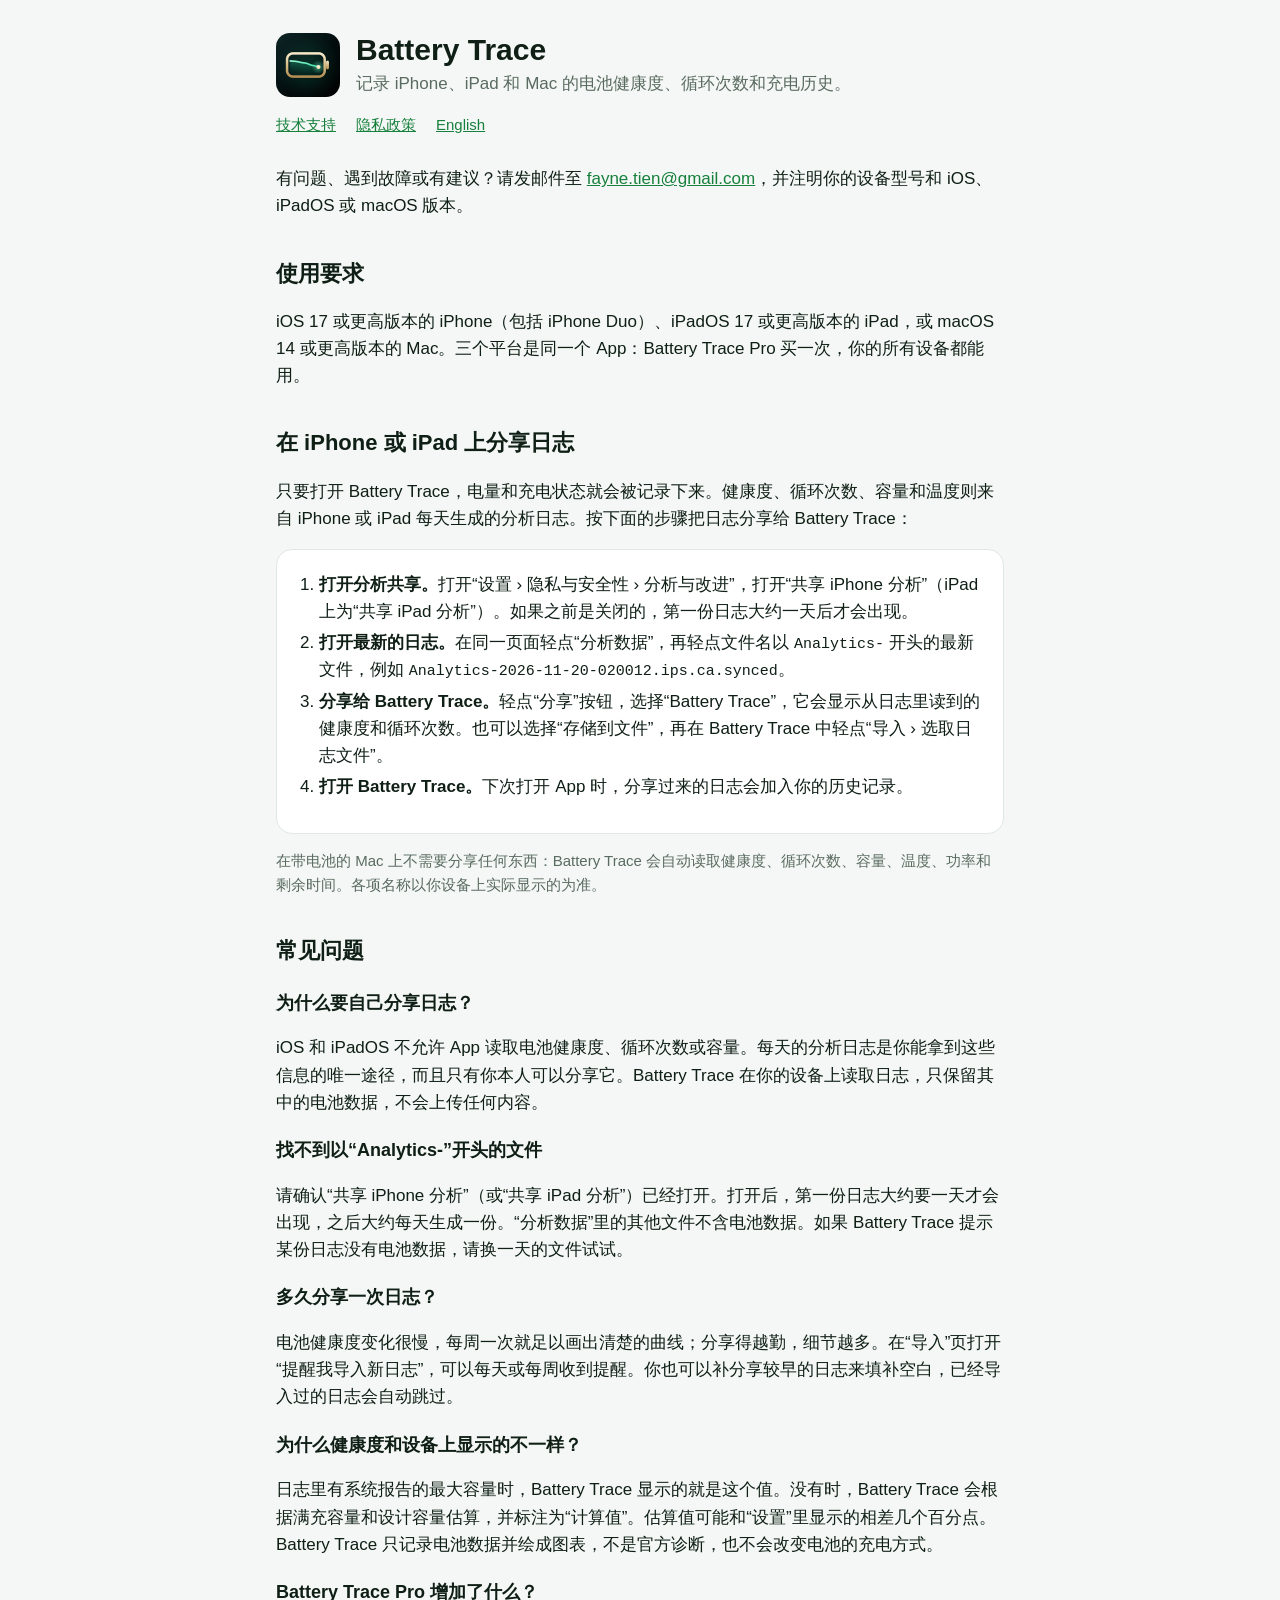
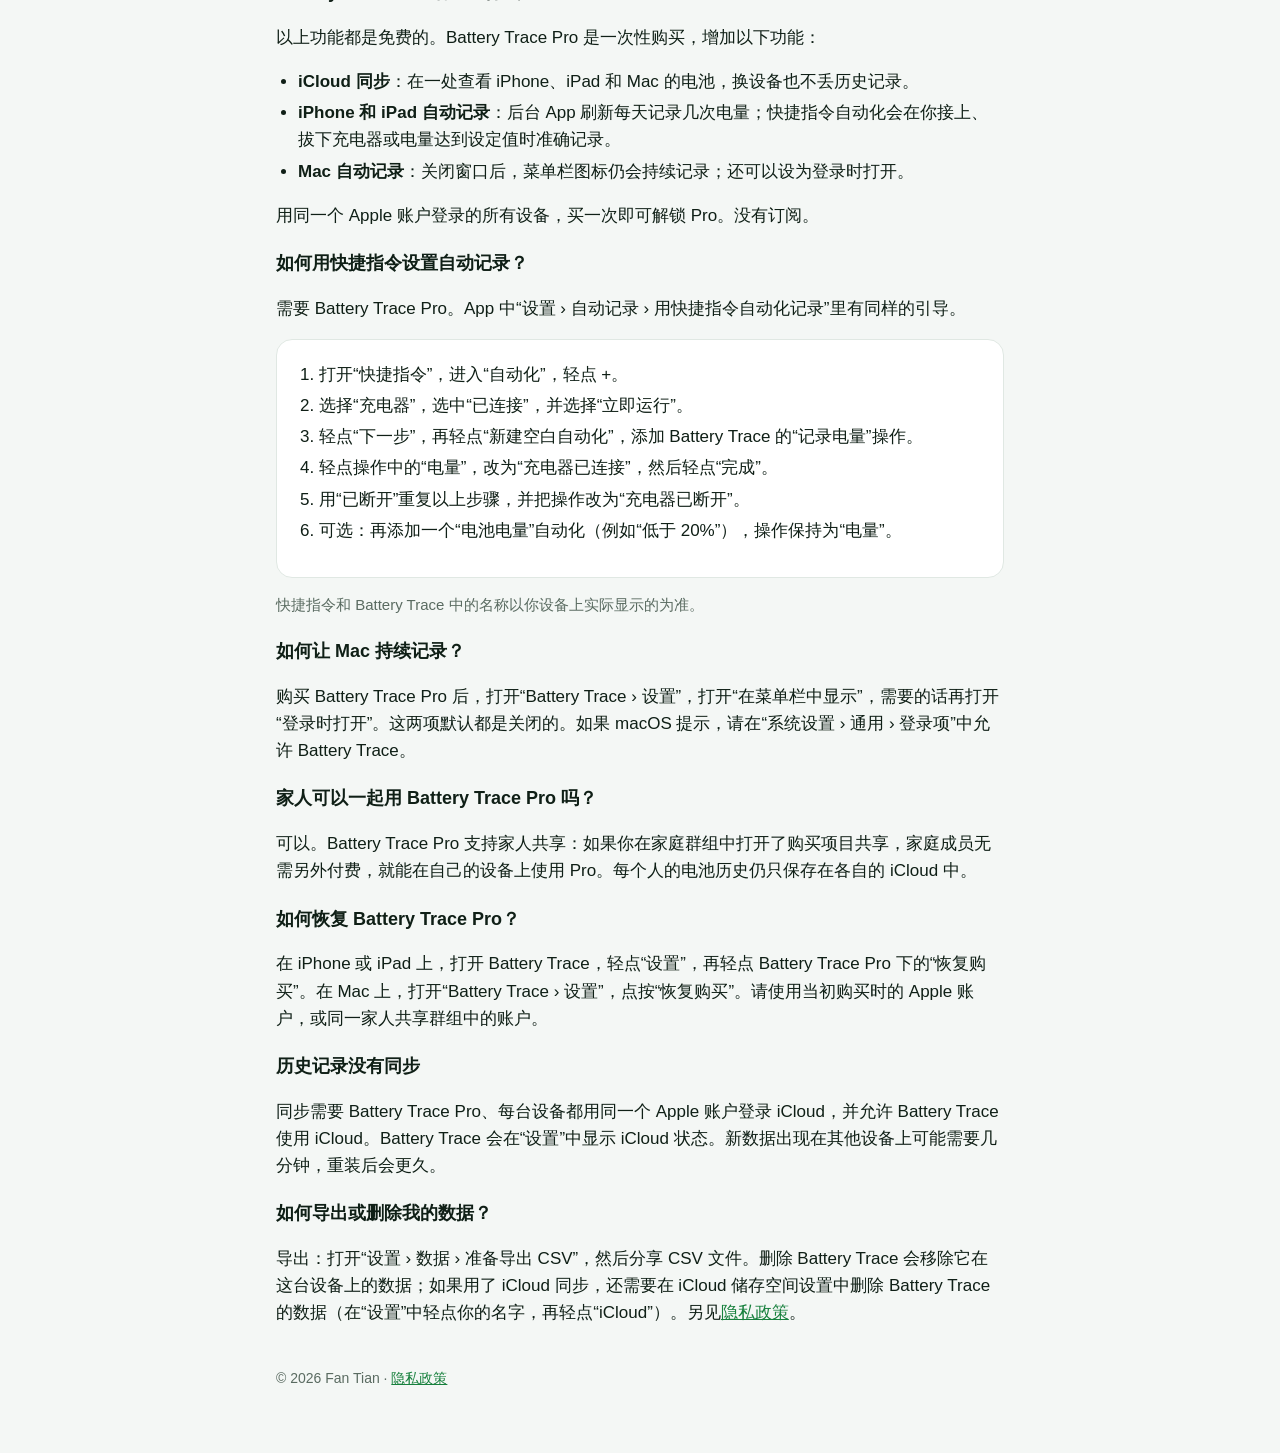
==== zh-Hans/index.html @ ed0445cd "Update the support and privacy pages" ====
<!doctype html>
<html lang="zh-Hans">
<head>
  <meta charset="utf-8">
  <meta name="viewport" content="width=device-width, initial-scale=1">
  <title>Battery Trace 技术支持</title>
  <meta name="description" content="Battery Trace 帮助：iPhone、iPad 和 Mac 的电池健康度与充电记录 App。">
  <link rel="stylesheet" href="../style.css">
  <link rel="icon" href="../icon.png" type="image/png">
  <link rel="alternate" hreflang="en" href="../index.html">
</head>
<body>
<main>
  <header>
    <img src="../icon.png" alt="">
    <div>
      <h1>Battery Trace</h1>
      <p>记录 iPhone、iPad 和 Mac 的电池健康度、循环次数和充电历史。</p>
    </div>
  </header>
  <nav>
    <a href="index.html">技术支持</a>
    <a href="privacy.html">隐私政策</a>
    <a href="../index.html">English</a>
  </nav>

  <p>有问题、遇到故障或有建议？请发邮件至 <a href="mailto:fayne.tien@gmail.com">fayne.tien@gmail.com</a>，并注明你的设备型号和 iOS、iPadOS 或 macOS 版本。</p>

  <h2>使用要求</h2>
  <p>iOS 17 或更高版本的 iPhone（包括 iPhone Duo）、iPadOS 17 或更高版本的 iPad，或 macOS 14 或更高版本的 Mac。三个平台是同一个 App：Battery Trace Pro 买一次，你的所有设备都能用。</p>

  <h2>在 iPhone 或 iPad 上分享日志</h2>
  <p>只要打开 Battery Trace，电量和充电状态就会被记录下来。健康度、循环次数、容量和温度则来自 iPhone 或 iPad 每天生成的分析日志。按下面的步骤把日志分享给 Battery Trace：</p>
  <section>
    <ol>
      <li><strong>打开分析共享。</strong>打开“设置 › 隐私与安全性 › 分析与改进”，打开“共享 iPhone 分析”（iPad 上为“共享 iPad 分析”）。如果之前是关闭的，第一份日志大约一天后才会出现。</li>
      <li><strong>打开最新的日志。</strong>在同一页面轻点“分析数据”，再轻点文件名以 <code>Analytics-</code> 开头的最新文件，例如 <code>Analytics-2026-11-20-020012.ips.ca.synced</code>。</li>
      <li><strong>分享给 Battery Trace。</strong>轻点“分享”按钮，选择“Battery Trace”，它会显示从日志里读到的健康度和循环次数。也可以选择“存储到文件”，再在 Battery Trace 中轻点“导入 › 选取日志文件”。</li>
      <li><strong>打开 Battery Trace。</strong>下次打开 App 时，分享过来的日志会加入你的历史记录。</li>
    </ol>
  </section>
  <p class="muted">在带电池的 Mac 上不需要分享任何东西：Battery Trace 会自动读取健康度、循环次数、容量、温度、功率和剩余时间。各项名称以你设备上实际显示的为准。</p>

  <h2>常见问题</h2>

  <h3>为什么要自己分享日志？</h3>
  <p>iOS 和 iPadOS 不允许 App 读取电池健康度、循环次数或容量。每天的分析日志是你能拿到这些信息的唯一途径，而且只有你本人可以分享它。Battery Trace 在你的设备上读取日志，只保留其中的电池数据，不会上传任何内容。</p>

  <h3>找不到以“Analytics-”开头的文件</h3>
  <p>请确认“共享 iPhone 分析”（或“共享 iPad 分析”）已经打开。打开后，第一份日志大约要一天才会出现，之后大约每天生成一份。“分析数据”里的其他文件不含电池数据。如果 Battery Trace 提示某份日志没有电池数据，请换一天的文件试试。</p>

  <h3>多久分享一次日志？</h3>
  <p>电池健康度变化很慢，每周一次就足以画出清楚的曲线；分享得越勤，细节越多。在“导入”页打开“提醒我导入新日志”，可以每天或每周收到提醒。你也可以补分享较早的日志来填补空白，已经导入过的日志会自动跳过。</p>

  <h3>为什么健康度和设备上显示的不一样？</h3>
  <p>日志里有系统报告的最大容量时，Battery Trace 显示的就是这个值。没有时，Battery Trace 会根据满充容量和设计容量估算，并标注为“计算值”。估算值可能和“设置”里显示的相差几个百分点。Battery Trace 只记录电池数据并绘成图表，不是官方诊断，也不会改变电池的充电方式。</p>

  <h3>Battery Trace Pro 增加了什么？</h3>
  <p>以上功能都是免费的。Battery Trace Pro 是一次性购买，增加以下功能：</p>
  <ul>
    <li><strong>iCloud 同步</strong>：在一处查看 iPhone、iPad 和 Mac 的电池，换设备也不丢历史记录。</li>
    <li><strong>iPhone 和 iPad 自动记录</strong>：后台 App 刷新每天记录几次电量；快捷指令自动化会在你接上、拔下充电器或电量达到设定值时准确记录。</li>
    <li><strong>Mac 自动记录</strong>：关闭窗口后，菜单栏图标仍会持续记录；还可以设为登录时打开。</li>
  </ul>
  <p>用同一个 Apple 账户登录的所有设备，买一次即可解锁 Pro。没有订阅。</p>

  <h3>如何用快捷指令设置自动记录？</h3>
  <p>需要 Battery Trace Pro。App 中“设置 › 自动记录 › 用快捷指令自动化记录”里有同样的引导。</p>
  <section>
    <ol>
      <li>打开“快捷指令”，进入“自动化”，轻点 +。</li>
      <li>选择“充电器”，选中“已连接”，并选择“立即运行”。</li>
      <li>轻点“下一步”，再轻点“新建空白自动化”，添加 Battery Trace 的“记录电量”操作。</li>
      <li>轻点操作中的“电量”，改为“充电器已连接”，然后轻点“完成”。</li>
      <li>用“已断开”重复以上步骤，并把操作改为“充电器已断开”。</li>
      <li>可选：再添加一个“电池电量”自动化（例如“低于 20%”），操作保持为“电量”。</li>
    </ol>
  </section>
  <p class="muted">快捷指令和 Battery Trace 中的名称以你设备上实际显示的为准。</p>

  <h3>如何让 Mac 持续记录？</h3>
  <p>购买 Battery Trace Pro 后，打开“Battery Trace › 设置”，打开“在菜单栏中显示”，需要的话再打开“登录时打开”。这两项默认都是关闭的。如果 macOS 提示，请在“系统设置 › 通用 › 登录项”中允许 Battery Trace。</p>

  <h3>家人可以一起用 Battery Trace Pro 吗？</h3>
  <p>可以。Battery Trace Pro 支持家人共享：如果你在家庭群组中打开了购买项目共享，家庭成员无需另外付费，就能在自己的设备上使用 Pro。每个人的电池历史仍只保存在各自的 iCloud 中。</p>

  <h3>如何恢复 Battery Trace Pro？</h3>
  <p>在 iPhone 或 iPad 上，打开 Battery Trace，轻点“设置”，再轻点 Battery Trace Pro 下的“恢复购买”。在 Mac 上，打开“Battery Trace › 设置”，点按“恢复购买”。请使用当初购买时的 Apple 账户，或同一家人共享群组中的账户。</p>

  <h3>历史记录没有同步</h3>
  <p>同步需要 Battery Trace Pro、每台设备都用同一个 Apple 账户登录 iCloud，并允许 Battery Trace 使用 iCloud。Battery Trace 会在“设置”中显示 iCloud 状态。新数据出现在其他设备上可能需要几分钟，重装后会更久。</p>

  <h3>如何导出或删除我的数据？</h3>
  <p>导出：打开“设置 › 数据 › 准备导出 CSV”，然后分享 CSV 文件。删除 Battery Trace 会移除它在这台设备上的数据；如果用了 iCloud 同步，还需要在 iCloud 储存空间设置中删除 Battery Trace 的数据（在“设置”中轻点你的名字，再轻点“iCloud”）。另见<a href="privacy.html">隐私政策</a>。</p>

  <footer>© 2026 Fan Tian · <a href="privacy.html">隐私政策</a></footer>
</main>
</body>
</html>
---- style.css ----
:root {
  --bg: #f4f7f5;
  --card: #ffffff;
  --text: #0f1f16;
  --muted: #5a6b61;
  --accent: #17803d;
  --amber: #f0a020;
  --line: #e0e8e3;
}

@media (prefers-color-scheme: dark) {
  :root {
    --bg: #0a140e;
    --card: #122119;
    --text: #e8f2ec;
    --muted: #9db3a6;
    --accent: #5ad98a;
    --line: #203629;
  }
}

* { box-sizing: border-box; }

body {
  margin: 0;
  background: var(--bg);
  color: var(--text);
  font: 17px/1.6 -apple-system, BlinkMacSystemFont, "SF Pro Text", "PingFang SC", "Hiragino Sans", "Noto Sans", sans-serif;
  -webkit-text-size-adjust: 100%;
}

main {
  max-width: 760px;
  margin: 0 auto;
  padding: 32px 16px 64px;
}

header {
  display: flex;
  align-items: center;
  gap: 16px;
  margin-bottom: 8px;
}

header img {
  width: 64px;
  height: 64px;
  border-radius: 14px;
  flex: none;
}

header h1 {
  margin: 0;
  font-size: 30px;
  line-height: 1.2;
}

header p {
  margin: 2px 0 0;
  color: var(--muted);
}

nav {
  display: flex;
  flex-wrap: wrap;
  gap: 8px 20px;
  margin: 16px 0 28px;
  font-size: 15px;
}

a { color: var(--accent); }

h2 {
  margin: 36px 0 8px;
  font-size: 22px;
}

h3 {
  margin: 20px 0 4px;
  font-size: 18px;
}

section, .card {
  background: var(--card);
  border: 1px solid var(--line);
  border-radius: 16px;
  padding: 4px 20px 16px;
  margin-top: 16px;
}

ol, ul { padding-left: 22px; }
li { margin: 4px 0; }

code {
  font: 15px ui-monospace, "SF Mono", Menlo, monospace;
  overflow-wrap: anywhere;
}

.muted { color: var(--muted); font-size: 15px; }

.highlight {
  border-left: 4px solid var(--amber);
  padding: 8px 14px;
  background: color-mix(in srgb, var(--amber) 12%, transparent);
  border-radius: 8px;
}

footer {
  margin-top: 40px;
  color: var(--muted);
  font-size: 14px;
}
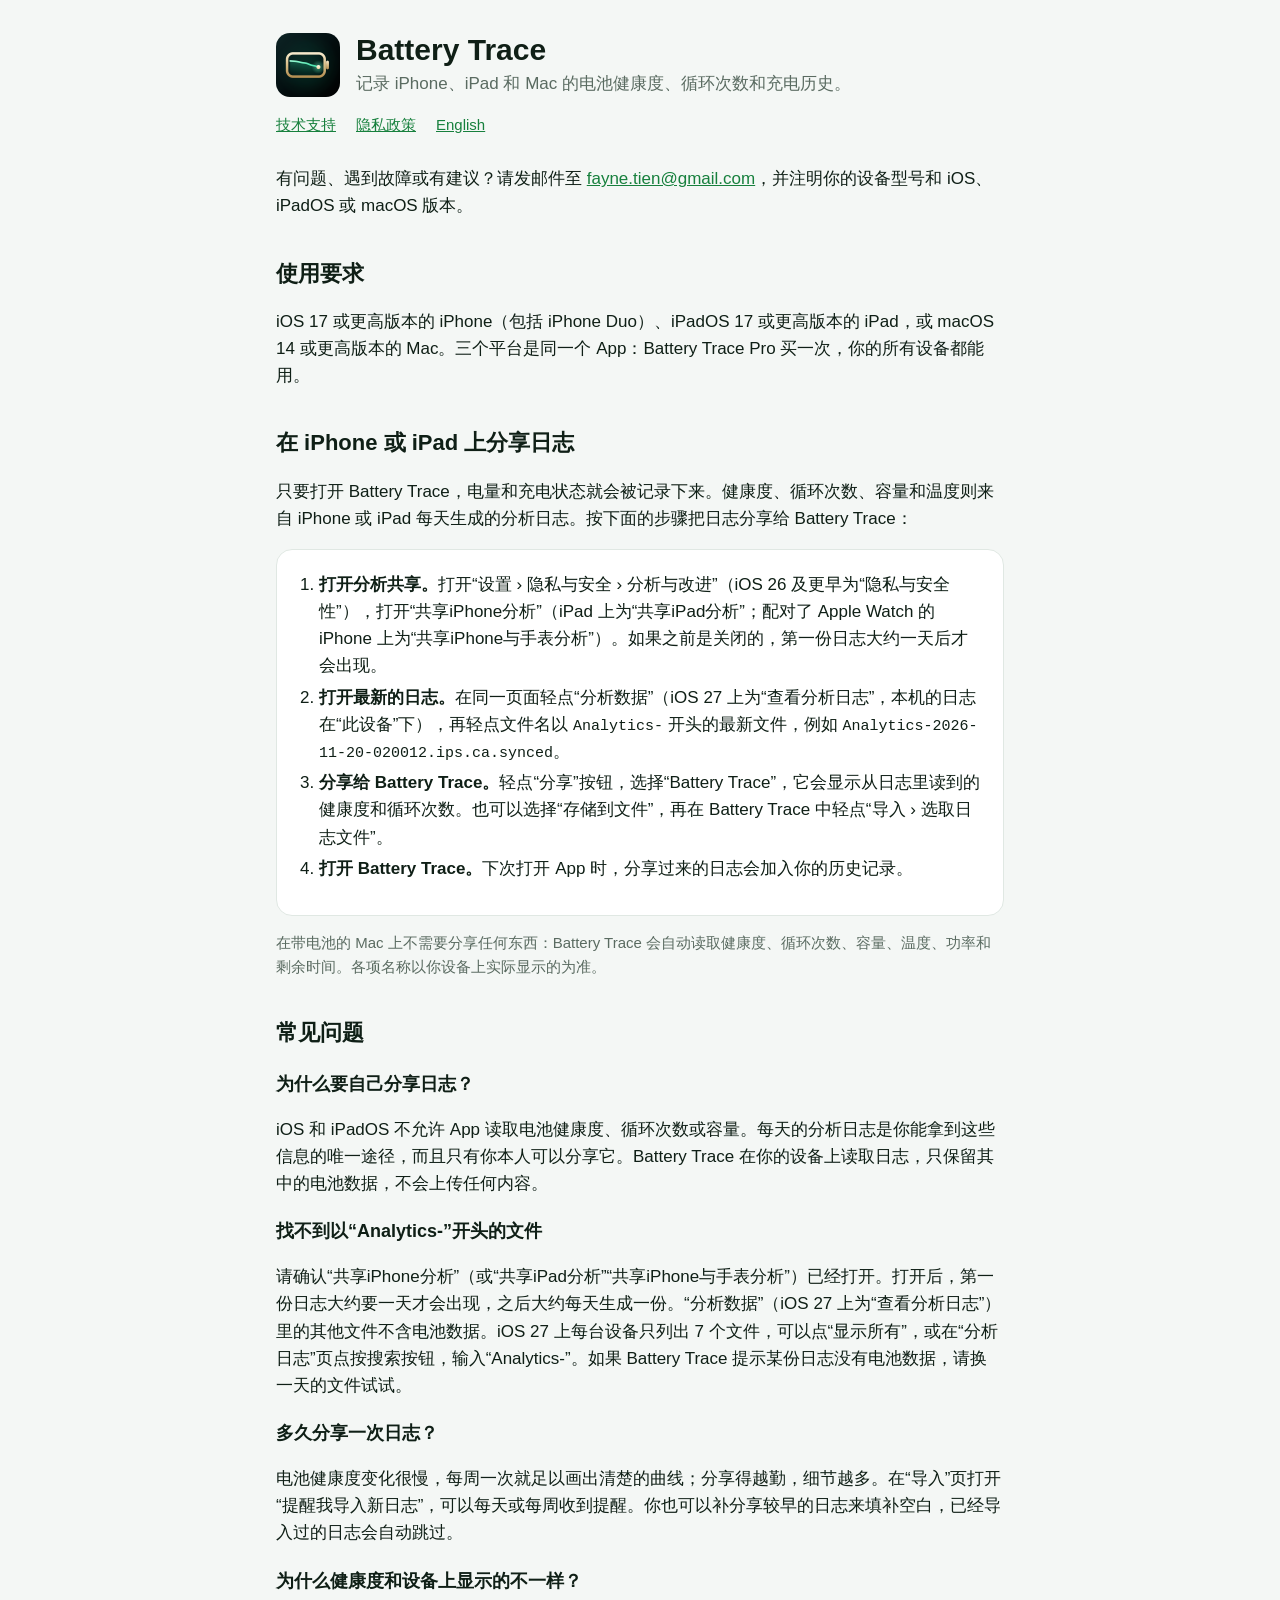
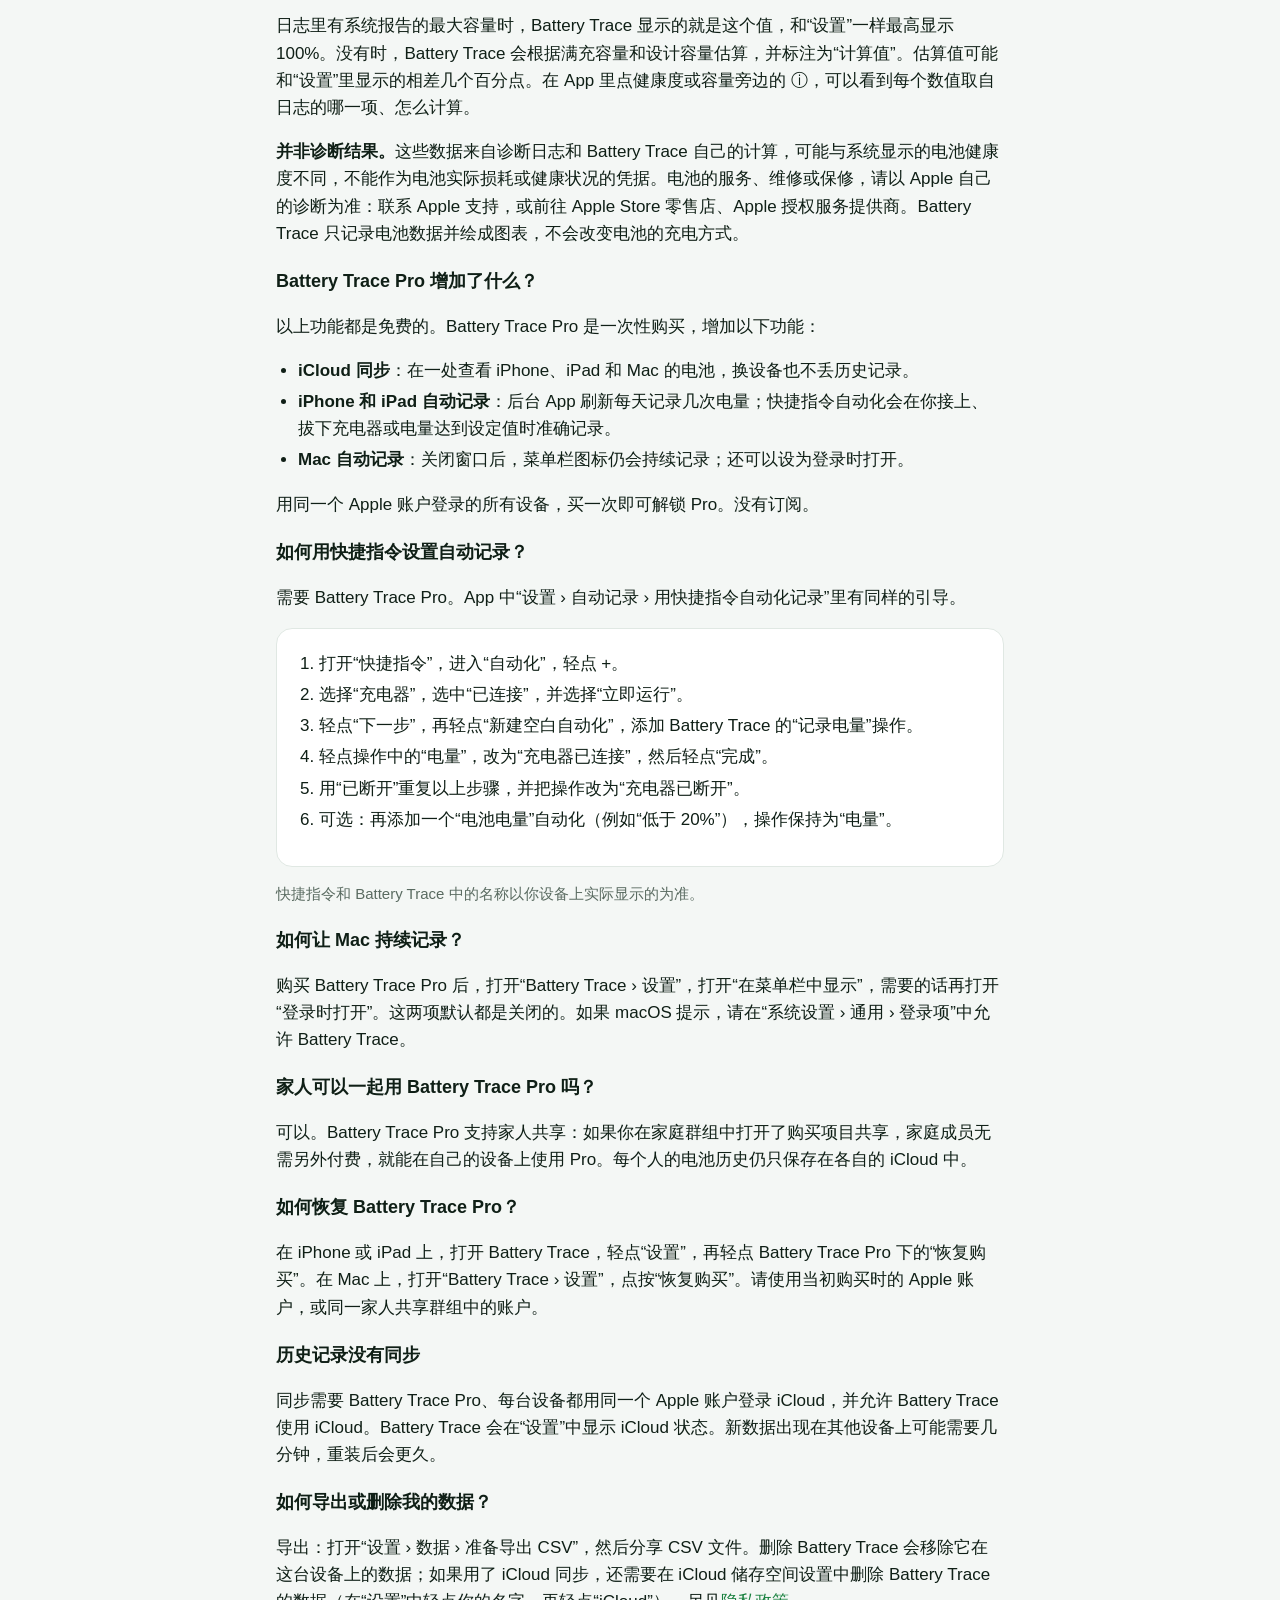
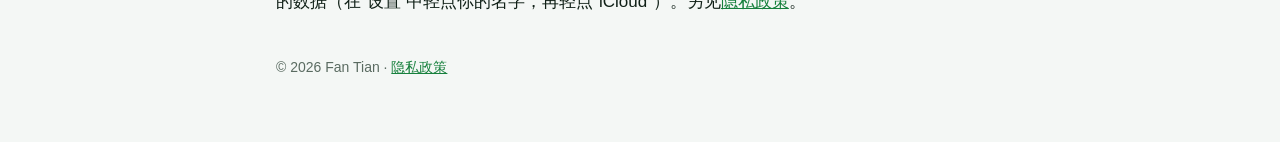
==== commit 2a260375: "Update the support and privacy pages" ====
--- a/zh-Hans/index.html
+++ b/zh-Hans/index.html
@@ -33,8 +33,8 @@
   <p>只要打开 Battery Trace，电量和充电状态就会被记录下来。健康度、循环次数、容量和温度则来自 iPhone 或 iPad 每天生成的分析日志。按下面的步骤把日志分享给 Battery Trace：</p>
   <section>
     <ol>
-      <li><strong>打开分析共享。</strong>打开“设置 › 隐私与安全性 › 分析与改进”，打开“共享 iPhone 分析”（iPad 上为“共享 iPad 分析”）。如果之前是关闭的，第一份日志大约一天后才会出现。</li>
-      <li><strong>打开最新的日志。</strong>在同一页面轻点“分析数据”，再轻点文件名以 <code>Analytics-</code> 开头的最新文件，例如 <code>Analytics-2026-11-20-020012.ips.ca.synced</code>。</li>
+      <li><strong>打开分析共享。</strong>打开“设置 › 隐私与安全 › 分析与改进”（iOS 26 及更早为“隐私与安全性”），打开“共享iPhone分析”（iPad 上为“共享iPad分析”；配对了 Apple Watch 的 iPhone 上为“共享iPhone与手表分析”）。如果之前是关闭的，第一份日志大约一天后才会出现。</li>
+      <li><strong>打开最新的日志。</strong>在同一页面轻点“分析数据”（iOS 27 上为“查看分析日志”，本机的日志在“此设备”下），再轻点文件名以 <code>Analytics-</code> 开头的最新文件，例如 <code>Analytics-2026-11-20-020012.ips.ca.synced</code>。</li>
       <li><strong>分享给 Battery Trace。</strong>轻点“分享”按钮，选择“Battery Trace”，它会显示从日志里读到的健康度和循环次数。也可以选择“存储到文件”，再在 Battery Trace 中轻点“导入 › 选取日志文件”。</li>
       <li><strong>打开 Battery Trace。</strong>下次打开 App 时，分享过来的日志会加入你的历史记录。</li>
     </ol>
@@ -47,13 +47,14 @@
   <p>iOS 和 iPadOS 不允许 App 读取电池健康度、循环次数或容量。每天的分析日志是你能拿到这些信息的唯一途径，而且只有你本人可以分享它。Battery Trace 在你的设备上读取日志，只保留其中的电池数据，不会上传任何内容。</p>
 
   <h3>找不到以“Analytics-”开头的文件</h3>
-  <p>请确认“共享 iPhone 分析”（或“共享 iPad 分析”）已经打开。打开后，第一份日志大约要一天才会出现，之后大约每天生成一份。“分析数据”里的其他文件不含电池数据。如果 Battery Trace 提示某份日志没有电池数据，请换一天的文件试试。</p>
+  <p>请确认“共享iPhone分析”（或“共享iPad分析”“共享iPhone与手表分析”）已经打开。打开后，第一份日志大约要一天才会出现，之后大约每天生成一份。“分析数据”（iOS 27 上为“查看分析日志”）里的其他文件不含电池数据。iOS 27 上每台设备只列出 7 个文件，可以点“显示所有”，或在“分析日志”页点按搜索按钮，输入“Analytics-”。如果 Battery Trace 提示某份日志没有电池数据，请换一天的文件试试。</p>
 
   <h3>多久分享一次日志？</h3>
   <p>电池健康度变化很慢，每周一次就足以画出清楚的曲线；分享得越勤，细节越多。在“导入”页打开“提醒我导入新日志”，可以每天或每周收到提醒。你也可以补分享较早的日志来填补空白，已经导入过的日志会自动跳过。</p>
 
   <h3>为什么健康度和设备上显示的不一样？</h3>
-  <p>日志里有系统报告的最大容量时，Battery Trace 显示的就是这个值。没有时，Battery Trace 会根据满充容量和设计容量估算，并标注为“计算值”。估算值可能和“设置”里显示的相差几个百分点。Battery Trace 只记录电池数据并绘成图表，不是官方诊断，也不会改变电池的充电方式。</p>
+  <p>日志里有系统报告的最大容量时，Battery Trace 显示的就是这个值，和“设置”一样最高显示 100%。没有时，Battery Trace 会根据满充容量和设计容量估算，并标注为“计算值”。估算值可能和“设置”里显示的相差几个百分点。在 App 里点健康度或容量旁边的 ⓘ，可以看到每个数值取自日志的哪一项、怎么计算。</p>
+  <p><strong>并非诊断结果。</strong>这些数据来自诊断日志和 Battery Trace 自己的计算，可能与系统显示的电池健康度不同，不能作为电池实际损耗或健康状况的凭据。电池的服务、维修或保修，请以 Apple 自己的诊断为准：联系 Apple 支持，或前往 Apple Store 零售店、Apple 授权服务提供商。Battery Trace 只记录电池数据并绘成图表，不会改变电池的充电方式。</p>
 
   <h3>Battery Trace Pro 增加了什么？</h3>
   <p>以上功能都是免费的。Battery Trace Pro 是一次性购买，增加以下功能：</p>
